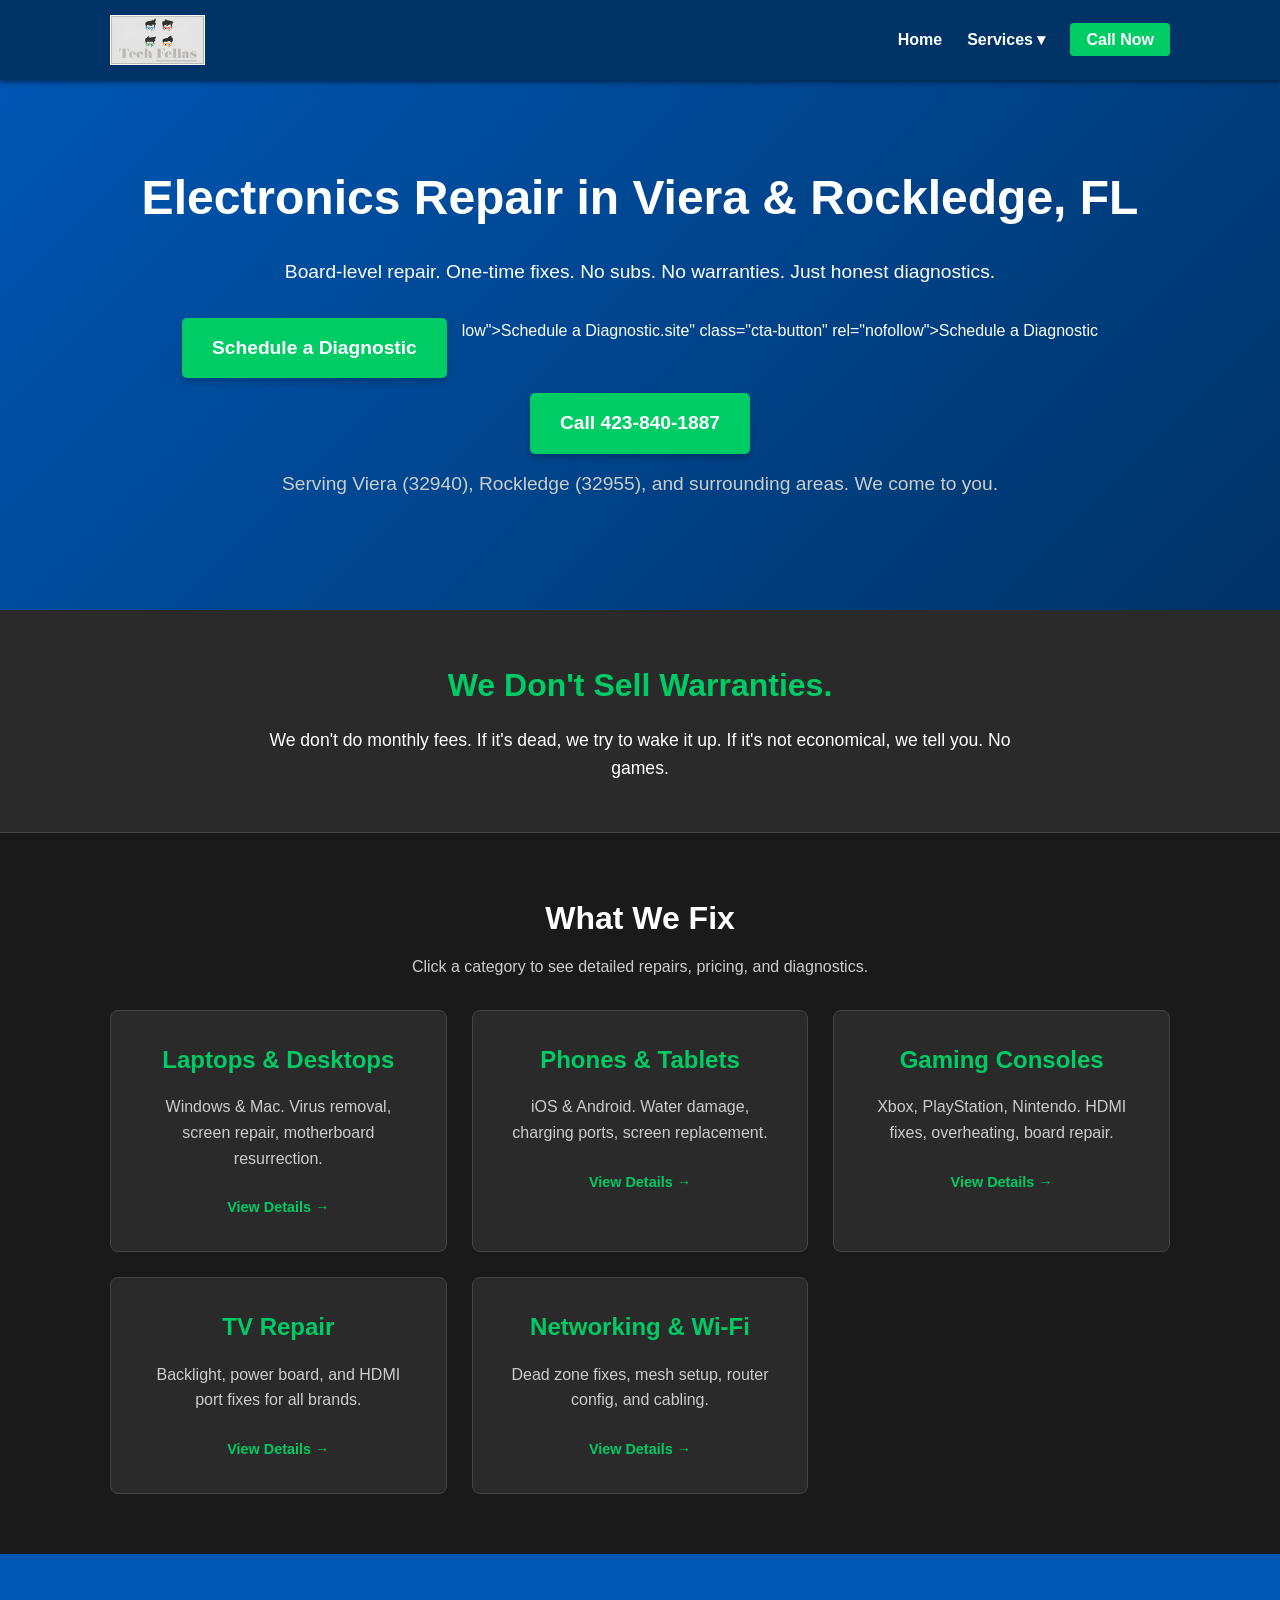
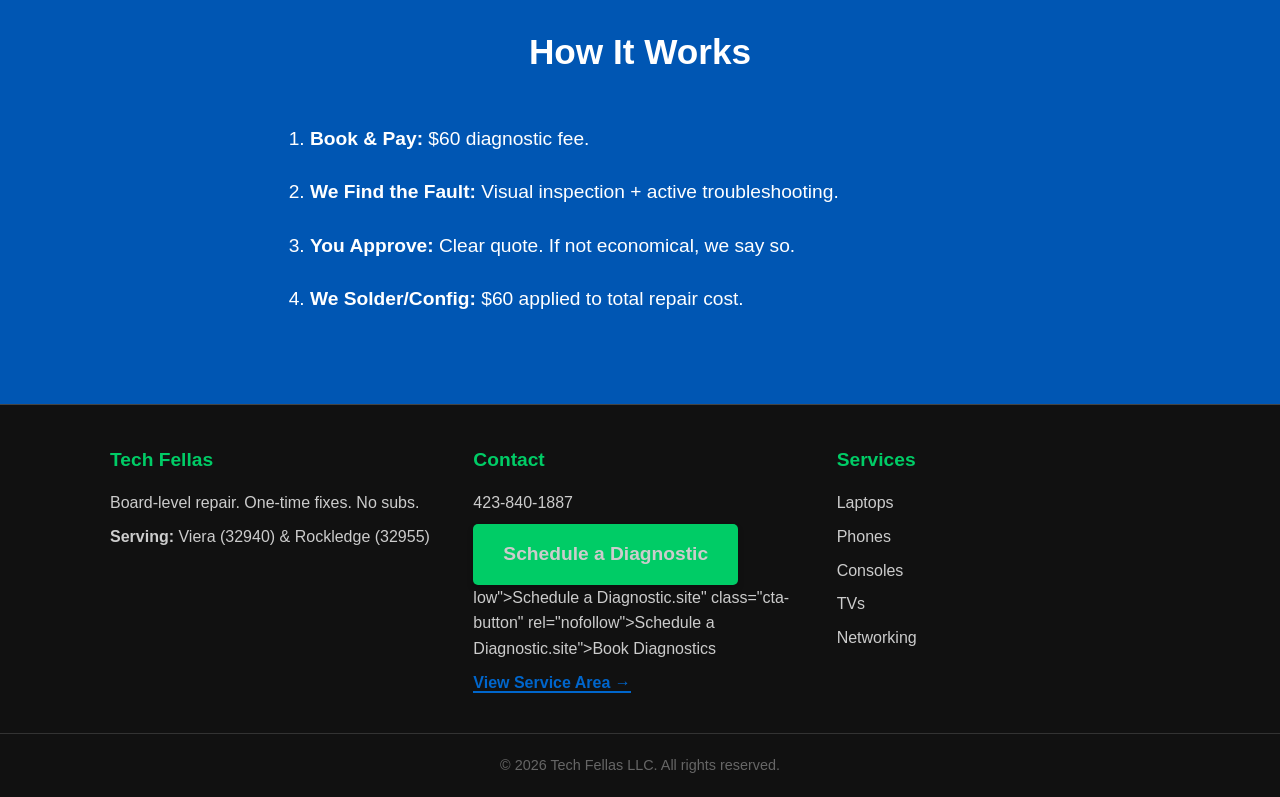
==== index.html @ 1559b92b "broke hero and footer cta's due to incorrect code wrapping" ====
<!DOCTYPE html>
<html lang="en">
<head>
  <meta charset="UTF-8">
  <meta name="viewport" content="width=device-width, initial-scale=1.0">
  <title>Tech Fellas | Electronics Repair in Viera & Rockledge, FL (32940/32955)</title>
  
  <!-- SEO Meta Tags: Optimized for Local Keywords -->
  <meta name="description" content="Expert board-level repair for Laptops, Phones, Consoles, and TVs in Viera, Rockledge, and Melbourne, FL. Serving 32940 & 32955. Call 423-840-1887 for diagnostics.">
  <meta name="keywords" content="electronics repair Viera FL, laptop repair Rockledge, TV repair 32940, phone repair 32955, console repair Viera West, Tech Fellas, board level repair">
  <meta name="author" content="Tech Fellas">
  <meta name="robots" content="index, follow, max-image-preview:large, max-snippet:-1, max-video-preview:-1">

  <!-- Canonical URL: STRICTLY techfellas.org -->
  <link rel="canonical" href="https://techfellas.org" />

  <!-- Open Graph: Unified Domain -->
  <meta property="og:title" content="Tech Fellas | We Speak Circuit Board - Viera & Rockledge">
  <meta property="og:description" content="Board-level repair, TV fixes, and Networking solutions. One-time fixes. No subs. Serving 32940 & 32955.">
  <meta property="og:type" content="website">
  <meta property="og:url" content="https://techfellas.org">
  <meta property="og:image" content="https://techfellas.org/assets/techfellas-banner.jpg">
  <meta property="og:locale" content="en_US">

  <!-- JSON-LD Schema: Local Business (Expanded AreaServed) -->
  <script type="application/ld+json">
  {
    "@context": "https://schema.org",
    "@type": "LocalBusiness",
    "name": "Tech Fellas",
    "image": "https://techfellas.org/assets/techfellas-banner.jpg",
    "telephone": "423-840-1887",
    "url": "https://techfellas.org",
    "priceRange": "$$",
    "description": "Board-level electronics repair, virus removal, and diagnostics for Laptops, Phones, Consoles, TVs, and Networking. Serving Viera, Rockledge, and surrounding areas.",
    "areaServed": [
      { "@type": "City", "name": "Viera", "addressRegion": "FL" },
      { "@type": "City", "name": "Viera West", "addressRegion": "FL" },
      { "@type": "City", "name": "Viera East", "addressRegion": "FL" },
      { "@type": "City", "name": "Rockledge", "addressRegion": "FL" },
      { "@type": "City", "name": "Melbourne", "addressRegion": "FL" },
      { "@type": "City", "name": "Palm Bay", "addressRegion": "FL" },
      { "@type": "PostalCode", "postalCode": "32940" },
      { "@type": "PostalCode", "postalCode": "32955" }
    ],
    "address": {
      "@type": "PostalAddress",
      "addressLocality": "Viera",
      "addressRegion": "FL",
      "postalCode": "32940",
      "addressCountry": "US"
    },
    "openingHoursSpecification": [
      {
        "@type": "OpeningHoursSpecification",
        "dayOfWeek": ["Monday", "Tuesday", "Wednesday", "Thursday", "Friday", "Saturday"],
        "opens": "09:00",
        "closes": "18:00"
      }
    ],
    "sameAs": [
      "https://www.facebook.com/techfellasllc", 
      "https://www.instagram.com/techfellasllc"
    ],
    "hasOfferCatalog": {
      "@type": "OfferCatalog",
      "name": "Repair & Networking Services",
      "itemListElement": [
        { "@type": "Offer", "itemOffered": { "@type": "Service", "name": "Laptop Repair" } },
        { "@type": "Offer", "itemOffered": { "@type": "Service", "name": "Phone Repair" } },
        { "@type": "Offer", "itemOffered": { "@type": "Service", "name": "Console Repair" } },
        { "@type": "Offer", "itemOffered": { "@type": "Service", "name": "TV Repair" } },
        { "@type": "Offer", "itemOffered": { "@type": "Service", "name": "Networking Solutions" } }
      ]
    }
  }
  </script>

  <link rel="stylesheet" href="style.css">
</head>
<body>

  <!-- GLOBAL HEADER -->
  <header class="global-header">
    <div class="container header-container">
      <div class="logo-area">
        <a href="index.html">
          <img src="assets/techfellas-banner.jpg" alt="Tech Fellas LLC Logo" class="site-logo">
        </a>
      </div>
      <nav class="main-nav">
        <ul>
          <li><a href="index.html">Home</a></li>
          <li class="dropdown">
            <a href="laptops.html">Services ▾</a>
            <div class="dropdown-content">
              <a href="laptops.html">Laptops & Desktops</a>
              <a href="phones.html">Phones & Tablets</a>
              <a href="consoles.html">Consoles</a>
              <a href="tvs.html">TV Repair</a>
              <a href="networking.html">Networking</a>
            </div>
          </li>
          <li><a href="tel:4238401887" class="nav-cta" style="background-color: #00cc66;">Call Now</a></li>
        </ul>
      </nav>
      <div class="mobile-toggle" onclick="document.querySelector('.main-nav').classList.toggle('active')">☰</div>
    </div>
  </header>

  <!-- HERO SECTION: Optimized for Local Keywords & Mobile CTA -->
  <header class="hero">
    <div class="container">
      <h1>Electronics Repair in Viera & Rockledge, FL</h1>
      <p>Board-level repair. One-time fixes. No subs. No warranties. Just honest diagnostics.</p>
      
      <!-- Desktop: Booking Link | Mobile: Call Button (via CSS logic below) -->
      <div class="hero-cta-group" style="display: flex; gap: 15px; justify-content: center; flex-wrap: wrap;">
        <a href="http://techfellasllc.square.site" class="cta-button" rel="nofollow">Schedule a Diagnostic</a>low">Schedule a Diagnostic</a>.site" class="cta-button" rel="nofollow">Schedule a Diagnostic</a>
        <a href="tel:4238401887" class="cta-button cta-call">Call 423-840-1887</a>
      </div>
      
      <p class="sub-cta">Serving Viera (32940), Rockledge (32955), and surrounding areas. We come to you.</p>
    </div>
  </header>

  <!-- FILTER / VALUE PROP SECTION -->
  <section class="filter">
    <div class="container">
      <h2>We Don't Sell Warranties.</h2>
      <p>We don't do monthly fees. If it's dead, we try to wake it up. If it's not economical, we tell you. No games.</p>
    </div>
  </section>

  <!-- SERVICES GRID SECTION -->
  <section class="services">
    <div class="container">
      <h2>What We Fix</h2>
      <p class="services-intro">Click a category to see detailed repairs, pricing, and diagnostics.</p>
      <div class="service-grid">
        <a href="laptops.html" class="service-card-link">
          <div class="service-card">
            <h3>Laptops & Desktops</h3>
            <p>Windows & Mac. Virus removal, screen repair, motherboard resurrection.</p>
            <span class="read-more">View Details &rarr;</span>
          </div>
        </a>
        <a href="phones.html" class="service-card-link">
          <div class="service-card">
            <h3>Phones & Tablets</h3>
            <p>iOS & Android. Water damage, charging ports, screen replacement.</p>
            <span class="read-more">View Details &rarr;</span>
          </div>
        </a>
        <a href="consoles.html" class="service-card-link">
          <div class="service-card">
            <h3>Gaming Consoles</h3>
            <p>Xbox, PlayStation, Nintendo. HDMI fixes, overheating, board repair.</p>
            <span class="read-more">View Details &rarr;</span>
          </div>
        </a>
        <a href="tvs.html" class="service-card-link">
          <div class="service-card">
            <h3>TV Repair</h3>
            <p>Backlight, power board, and HDMI port fixes for all brands.</p>
            <span class="read-more">View Details &rarr;</span>
          </div>
        </a>
        <a href="networking.html" class="service-card-link">
          <div class="service-card">
            <h3>Networking & Wi-Fi</h3>
            <p>Dead zone fixes, mesh setup, router config, and cabling.</p>
            <span class="read-more">View Details &rarr;</span>
          </div>
        </a>
      </div>
    </div>
  </section>

  <!-- PROCESS SECTION -->
  <section class="process">
    <div class="container">
      <h2>How It Works</h2>
      <ol>
        <li><strong>Book & Pay:</strong> $60 diagnostic fee.</li>
        <li><strong>We Find the Fault:</strong> Visual inspection + active troubleshooting.</li>
        <li><strong>You Approve:</strong> Clear quote. If not economical, we say so.</li>
        <li><strong>We Solder/Config:</strong> $60 applied to total repair cost.</li>
      </ol>
    </div>
  </section>

  <!-- GLOBAL FOOTER -->
  <footer class="global-footer">
    <div class="container footer-content">
      <div class="footer-col">
        <h3>Tech Fellas</h3>
        <p>Board-level repair. One-time fixes. No subs.</p>
        <p><strong>Serving:</strong> Viera (32940) & Rockledge (32955)</p>
      </div>
      <div class="footer-col">
        <h3>Contact</h3>
        <p><a href="tel:4238401887">423-840-1887</a></p>
        <p><a href="http://techfellasllc.<a href="http://techfellasllc.square.site" class="cta-button" rel="nofollow">Schedule a Diagnostic</a>low">Schedule a Diagnostic</a>.site" class="cta-button" rel="nofollow">Schedule a Diagnostic</a>.site">Book Diagnostics</a></p>
        <p><a href="https://www.google.com/maps/place/Tech+Fellas/@28.2514976,-80.7000000,12z/data=!3m1!4b1!4m5!3m4!1s0x8bef6e1e4cfb181%3A0x26382ed27a601002!8m2!3d28.2514976!4d-80.7000000" target="_blank" rel="noopener" style="font-weight: bold; color: #0066cc; text-decoration: none; border-bottom: 2px solid #0066cc;">View Service Area &rarr;</a></p>
      </div>
      <div class="footer-col">
        <h3>Services</h3>
        <ul class="footer-links">
          <li><a href="laptops.html">Laptops</a></li>
          <li><a href="phones.html">Phones</a></li>
          <li><a href="consoles.html">Consoles</a></li>
          <li><a href="tvs.html">TVs</a></li>
          <li><a href="networking.html">Networking</a></li>
        </ul>
      </div>
    </div>
    <div class="copyright-bar">
      <p>&copy; 2026 Tech Fellas LLC. All rights reserved.</p>
    </div>
  </footer>

</body>
</html>
---- style.css ----
/* --- GLOBAL RESET & VARIABLES --- */
* { margin: 0; padding: 0; box-sizing: border-box; }

:root {
  --primary-blue: #0056b3;
  --dark-blue: #003366;
  --accent-green: #00cc66;
  --accent-green-hover: #00994d;
  --bg-dark: #1a1a1a;
  --bg-card: #2a2a2a;
  --text-white: #ffffff;
  --text-gray: #cccccc;
  --border-color: #444;
}

body {
  font-family: 'Segoe UI', Tahoma, Geneva, Verdana, sans-serif;
  line-height: 1.6;
  color: var(--text-white);
  background-color: var(--bg-dark);
}

.container {
  max-width: 1100px;
  margin: 0 auto;
  padding: 0 20px;
}

a { text-decoration: none; color: inherit; transition: color 0.3s; }

/* --- GLOBAL HEADER (NEW) --- */
.global-header {
  background-color: var(--dark-blue);
  padding: 15px 0;
  position: sticky;
  top: 0;
  z-index: 1000;
  box-shadow: 0 2px 5px rgba(0,0,0,0.5);
}

.header-container {
  display: flex;
  justify-content: space-between;
  align-items: center;
}

.logo-area img {
  height: 50px; /* Adjust based on your banner aspect ratio */
  width: auto;
}

.main-nav ul {
  list-style: none;
  display: flex;
  align-items: center;
  gap: 25px;
}

.main-nav a {
  color: var(--text-white);
  font-weight: 600;
  font-size: 1rem;
}

.main-nav a:hover {
  color: var(--accent-green);
}

/* Dropdown Logic */
.dropdown {
  position: relative;
}

.dropdown-content {
  display: none;
  position: absolute;
  top: 100%;
  left: 0;
  background-color: var(--bg-card);
  min-width: 200px;
  box-shadow: 0 8px 16px rgba(0,0,0,0.3);
  border: 1px solid var(--border-color);
  border-radius: 4px;
  z-index: 1001;
}

.dropdown-content a {
  color: var(--text-white);
  padding: 12px 16px;
  text-decoration: none;
  display: block;
  font-size: 0.95rem;
  border-bottom: 1px solid var(--border-color);
}

.dropdown-content a:last-child {
  border-bottom: none;
}

.dropdown-content a:hover {
  background-color: var(--primary-blue);
}

.dropdown:hover .dropdown-content {
  display: block;
}

/* CTA Button in Nav */
.nav-cta {
  background-color: var(--accent-green);
  padding: 8px 16px;
  border-radius: 4px;
  color: var(--text-white) !important;
  font-weight: bold;
}

.nav-cta:hover {
  background-color: var(--accent-green-hover);
}

/* Mobile Toggle */
.mobile-toggle {
  display: none;
  font-size: 1.8rem;
  cursor: pointer;
  color: var(--accent-green);
}

/* --- GLOBAL FOOTER (NEW) --- */
.global-footer {
  background-color: #111;
  border-top: 1px solid var(--border-color);
  padding: 40px 0 0;
}

.footer-content {
  display: grid;
  grid-template-columns: repeat(auto-fit, minmax(250px, 1fr));
  gap: 30px;
  margin-bottom: 30px;
}

.footer-col h3 {
  color: var(--accent-green);
  margin-bottom: 15px;
  font-size: 1.2rem;
}

.footer-col p {
  color: var(--text-gray);
  margin-bottom: 8px;
}

.footer-col a {
  color: var(--text-gray);
}

.footer-col a:hover {
  color: var(--accent-green);
}

.footer-links {
  list-style: none;
}

.footer-links li {
  margin-bottom: 8px;
}

.copyright-bar {
  text-align: center;
  border-top: 1px solid #333;
  padding: 20px 0;
  color: #666;
  font-size: 0.9rem;
}

/* --- RESPONSIVE HEADER (Mobile) --- */
@media (max-width: 768px) {
  .mobile-toggle {
    display: block;
  }

  .main-nav {
    display: none; /* Hidden by default on mobile */
    position: absolute;
    top: 100%;
    left: 0;
    width: 100%;
    background-color: var(--dark-blue);
    flex-direction: column;
    padding: 20px 0;
    box-shadow: 0 4px 6px rgba(0,0,0,0.3);
  }

  .main-nav.active {
    display: flex;
  }

  .main-nav ul {
    flex-direction: column;
    width: 100%;
    padding: 0;
    gap: 0;
  }

  .main-nav ul li {
    width: 100%;
    text-align: center;
  }

  .main-nav ul li a {
    display: block;
    padding: 15px;
    border-bottom: 1px solid rgba(255,255,255,0.1);
  }

  .dropdown-content {
    position: static;
    display: none; /* Hidden until parent clicked? Or keep hover? Let's keep hover for simplicity or toggle via JS if needed. For now, hover works on desktop, mobile needs tap. */
    box-shadow: none;
    background-color: #002244;
    border: none;
  }
  
  .dropdown:hover .dropdown-content {
    display: block;
  }
  
  /* Optional: Make dropdown clickable on mobile if needed, but hover is usually fine for simple menus */
}

/* --- HERO SECTION (Home Page) --- */
.hero {
  background: linear-gradient(135deg, var(--primary-blue) 0%, var(--dark-blue) 100%);
  padding: 80px 0;
  text-align: center;
}

.hero h1 { font-size: 3rem; margin-bottom: 20px; font-weight: 700; }
.hero p { font-size: 1.2rem; margin-bottom: 30px; }

.site-logo {
  height: 60px; /* Adjust for banner aspect ratio */
  width: auto;
  display: block;
}

/* --- CTA BUTTONS (Global) --- */
.cta-button {
  display: inline-block;
  background-color: var(--accent-green);
  color: var(--text-white);
  padding: 15px 30px;
  font-size: 1.2rem;
  font-weight: bold;
  border-radius: 5px;
  transition: background-color 0.3s, transform 0.2s;
  box-shadow: 0 4px 6px rgba(0,0,0,0.2);
  text-decoration: none;
}

.cta-button:hover {
  background-color: var(--accent-green-hover);
  transform: translateY(-2px);
}

.sub-cta { font-size: 0.9rem; margin-top: 15px; color: var(--text-gray); }

/* --- FILTER SECTION --- */
.filter {
  background-color: var(--bg-card);
  padding: 50px 0;
  text-align: center;
  border-bottom: 1px solid var(--border-color);
}

.filter h2 { font-size: 2rem; margin-bottom: 15px; color: var(--accent-green); }
.filter p { max-width: 800px; margin: 0 auto; font-size: 1.1rem; }

/* --- SERVICES GRID (Home Page) --- */
.services { padding: 60px 0; }
.services h2 { text-align: center; font-size: 2rem; margin-bottom: 10px; }
.services-intro { text-align: center; margin-bottom: 30px; color: var(--text-gray); }

.service-grid {
  display: grid;
  grid-template-columns: repeat(auto-fit, minmax(280px, 1fr));
  gap: 25px;
}

.service-card-link {
  text-decoration: none;
  color: inherit;
  display: block;
}

.service-card {
  background-color: var(--bg-card);
  padding: 30px;
  border-radius: 8px;
  text-align: center;
  border: 1px solid var(--border-color);
  transition: transform 0.3s, border-color 0.3s, box-shadow 0.3s;
  height: 100%;
}

.service-card:hover {
  transform: translateY(-5px);
  border-color: var(--accent-green);
  box-shadow: 0 10px 20px rgba(0, 0, 0, 0.3);
}

.service-card h3 { color: var(--accent-green); margin-bottom: 15px; font-size: 1.5rem; }
.service-card p { font-size: 1rem; margin-bottom: 15px; color: var(--text-gray); }

.read-more {
  display: inline-block;
  margin-top: 10px;
  color: var(--accent-green);
  font-weight: bold;
  font-size: 0.9rem;
  border-bottom: 2px solid transparent;
  transition: border-color 0.3s;
}

.service-card:hover .read-more { border-bottom-color: var(--accent-green); }

/* --- DETAIL PAGES (Specific Content) --- */
.detail-header {
  background: linear-gradient(135deg, var(--primary-blue) 0%, var(--dark-blue) 100%);
  padding: 60px 0;
  text-align: center;
}

.detail-header h1 { font-size: 2.5rem; margin-bottom: 10px; }
.detail-header p { font-size: 1.1rem; color: var(--text-gray); }

.back-link {
  display: inline-block;
  margin-bottom: 20px;
  color: var(--accent-green);
  font-weight: bold;
}

.content-block { padding: 40px 0; }
.content-block h2 { font-size: 1.8rem; margin-bottom: 20px; color: var(--primary-blue); }
.content-block ul { list-style: none; margin-bottom: 30px; }
.content-block li {
  margin-bottom: 10px;
  padding-left: 20px;
  position: relative;
}

.content-block li::before {
  content: "•";
  color: var(--accent-green);
  font-weight: bold;
  position: absolute;
  left: 0;
  font-size: 1.2rem;
}

.price-box {
  background-color: var(--bg-card);
  padding: 20px;
  border-radius: 8px;
  border: 1px solid var(--accent-green);
  text-align: center;
  margin: 30px 0;
}

.price-box h3 { color: var(--accent-green); margin-bottom: 10px; }
.price-box p { font-size: 1.1rem; }

/* --- PROCESS SECTION --- */
.process {
  background-color: var(--primary-blue);
  padding: 70px 0;
  text-align: center;
}

.process h2 { margin-bottom: 40px; font-size: 2.2rem; }
.process ol {
  max-width: 700px;
  margin: 0 auto;
  font-size: 1.2rem;
  line-height: 2;
  text-align: left;
  list-style: decimal;
  padding-left: 20px;
}
.process li { margin-bottom: 15px; font-weight: 500; }

/* --- MOBILE ADJUSTMENTS (Final Polish) --- */
@media (max-width: 768px) {
  .hero h1 { font-size: 2.2rem; }
  .hero p { font-size: 1rem; }
  .cta-button { font-size: 1rem; padding: 12px 25px; }
  
  .service-grid { grid-template-columns: 1fr; }
  
  .detail-header h1 { font-size: 2rem; }
  
  /* Ensure dropdown works on mobile tap if needed, though hover is usually fine */
  .dropdown-content {
    position: static;
    display: block; /* Always show on mobile if parent is clicked? Or keep hidden? */
    background-color: #002244;
    border: none;
    box-shadow: none;
    margin-top: 10px;
  }
  
  .dropdown:hover .dropdown-content {
    display: block;
  }
}
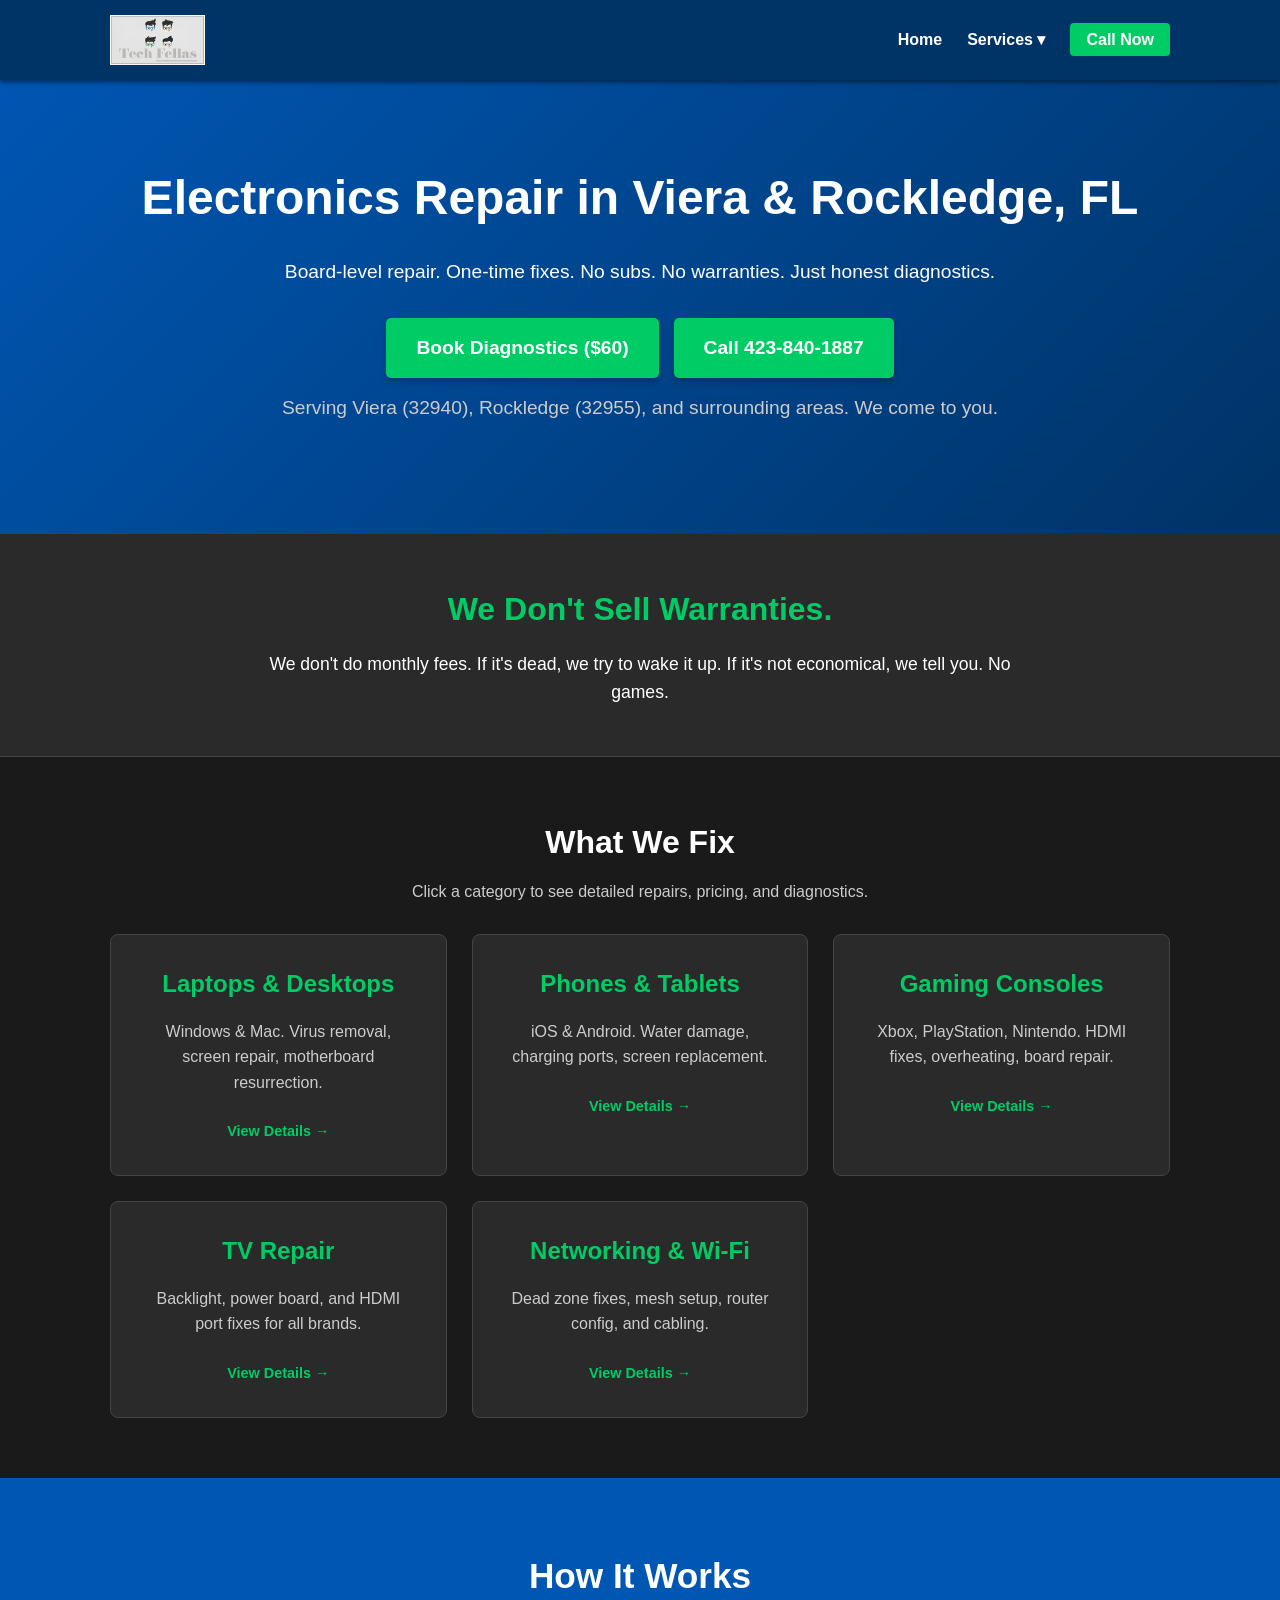
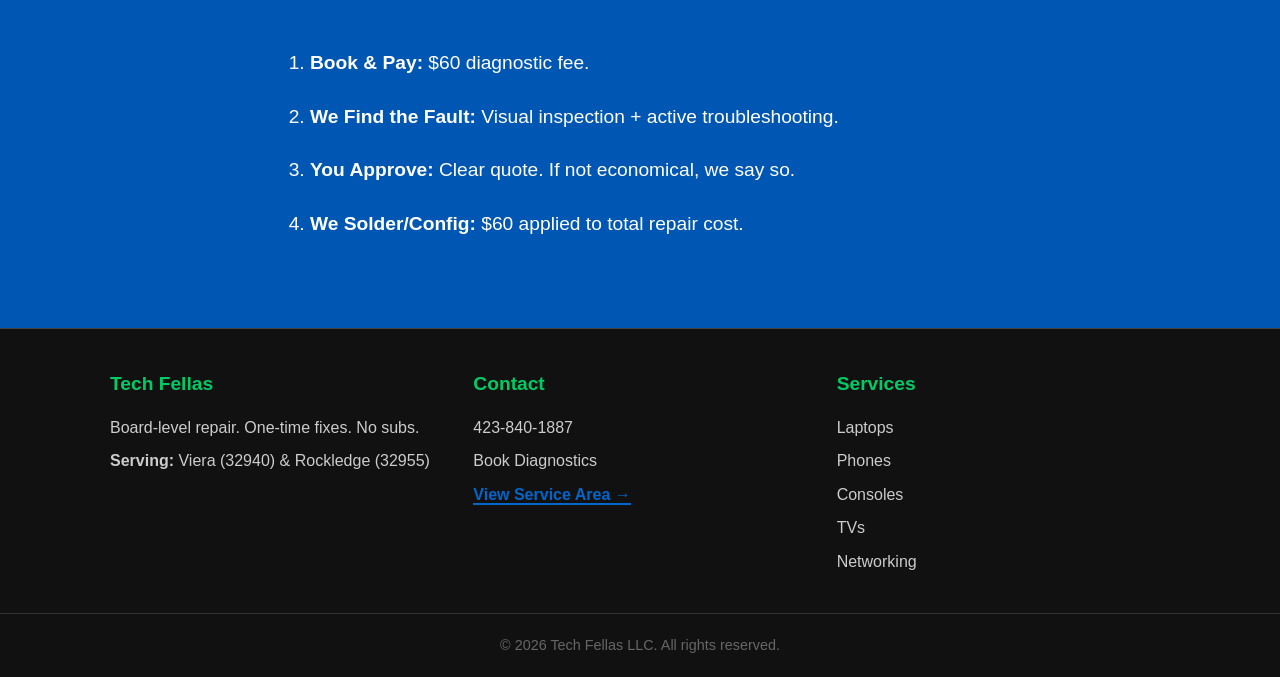
==== commit ad84e8d2: "fixed the fix for the cta wrappers in hero and footer" ====
--- a/index.html
+++ b/index.html
@@ -116,7 +116,7 @@
       
       <!-- Desktop: Booking Link | Mobile: Call Button (via CSS logic below) -->
       <div class="hero-cta-group" style="display: flex; gap: 15px; justify-content: center; flex-wrap: wrap;">
-        <a href="http://techfellasllc.square.site" class="cta-button" rel="nofollow">Schedule a Diagnostic</a>low">Schedule a Diagnostic</a>.site" class="cta-button" rel="nofollow">Schedule a Diagnostic</a>
+        <a href="http://techfellasllc.square.site" class="cta-button">Book Diagnostics ($60)</a>
         <a href="tel:4238401887" class="cta-button cta-call">Call 423-840-1887</a>
       </div>
       
@@ -201,7 +201,7 @@
       <div class="footer-col">
         <h3>Contact</h3>
         <p><a href="tel:4238401887">423-840-1887</a></p>
-        <p><a href="http://techfellasllc.<a href="http://techfellasllc.square.site" class="cta-button" rel="nofollow">Schedule a Diagnostic</a>low">Schedule a Diagnostic</a>.site" class="cta-button" rel="nofollow">Schedule a Diagnostic</a>.site">Book Diagnostics</a></p>
+        <p><a href="http://techfellasllc.square.site">Book Diagnostics</a></p>
         <p><a href="https://www.google.com/maps/place/Tech+Fellas/@28.2514976,-80.7000000,12z/data=!3m1!4b1!4m5!3m4!1s0x8bef6e1e4cfb181%3A0x26382ed27a601002!8m2!3d28.2514976!4d-80.7000000" target="_blank" rel="noopener" style="font-weight: bold; color: #0066cc; text-decoration: none; border-bottom: 2px solid #0066cc;">View Service Area &rarr;</a></p>
       </div>
       <div class="footer-col">
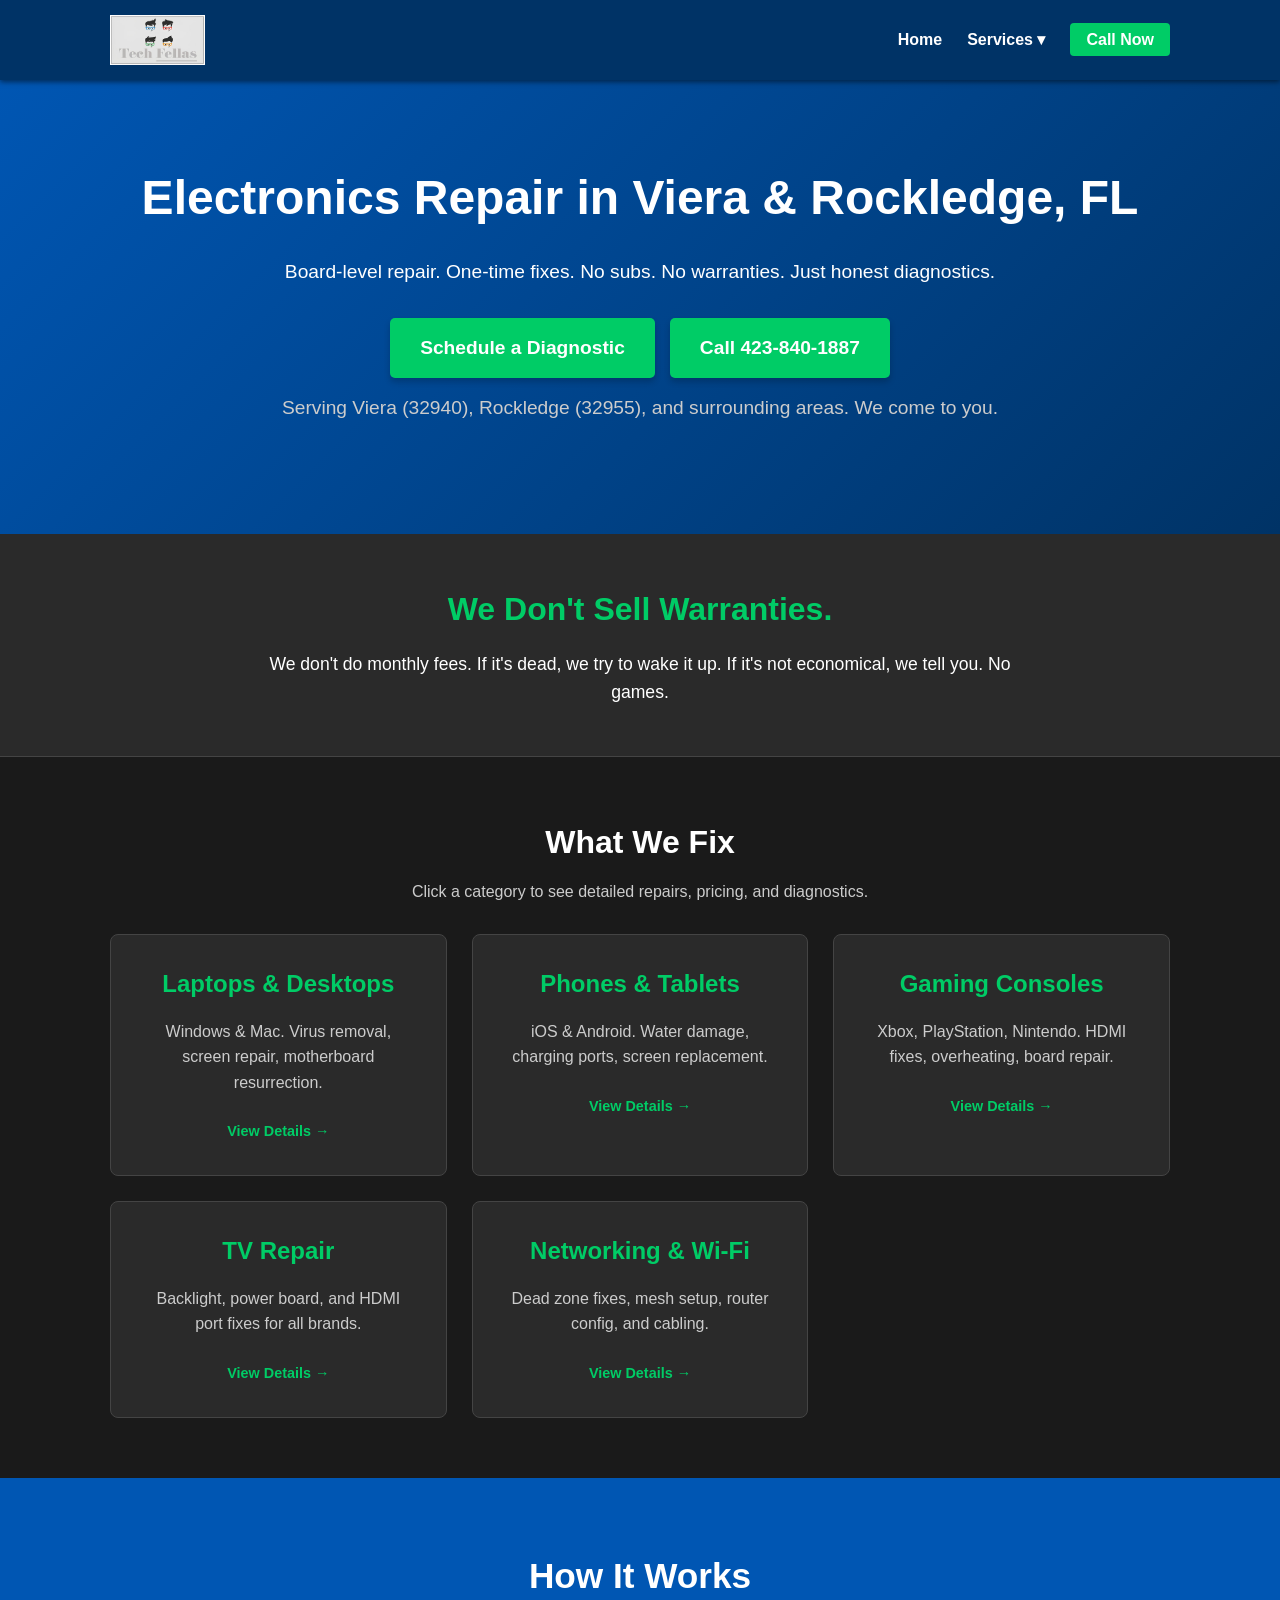
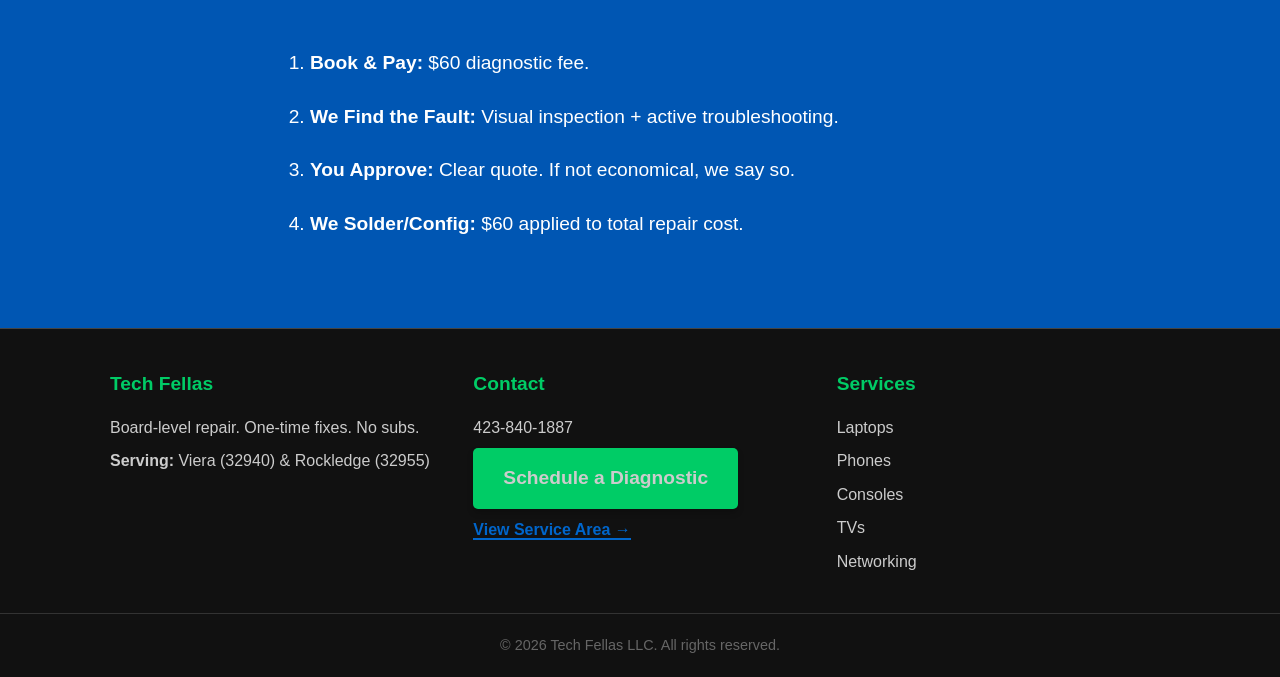
==== commit 8c0b34dd: "fixed the fix for the cta wrappers in hero and footer" ====
--- a/index.html
+++ b/index.html
@@ -116,7 +116,7 @@
       
       <!-- Desktop: Booking Link | Mobile: Call Button (via CSS logic below) -->
       <div class="hero-cta-group" style="display: flex; gap: 15px; justify-content: center; flex-wrap: wrap;">
-        <a href="http://techfellasllc.square.site" class="cta-button">Book Diagnostics ($60)</a>
+        <a href="http://techfellasllc..site" class="cta-button" rel="nofollow">Schedule a Diagnostic</a>
         <a href="tel:4238401887" class="cta-button cta-call">Call 423-840-1887</a>
       </div>
       
@@ -201,7 +201,7 @@
       <div class="footer-col">
         <h3>Contact</h3>
         <p><a href="tel:4238401887">423-840-1887</a></p>
-        <p><a href="http://techfellasllc.square.site">Book Diagnostics</a></p>
+        <p><a href="http://techfellasllc..site" class="cta-button" rel="nofollow">Schedule a Diagnostic</a></p>
         <p><a href="https://www.google.com/maps/place/Tech+Fellas/@28.2514976,-80.7000000,12z/data=!3m1!4b1!4m5!3m4!1s0x8bef6e1e4cfb181%3A0x26382ed27a601002!8m2!3d28.2514976!4d-80.7000000" target="_blank" rel="noopener" style="font-weight: bold; color: #0066cc; text-decoration: none; border-bottom: 2px solid #0066cc;">View Service Area &rarr;</a></p>
       </div>
       <div class="footer-col">
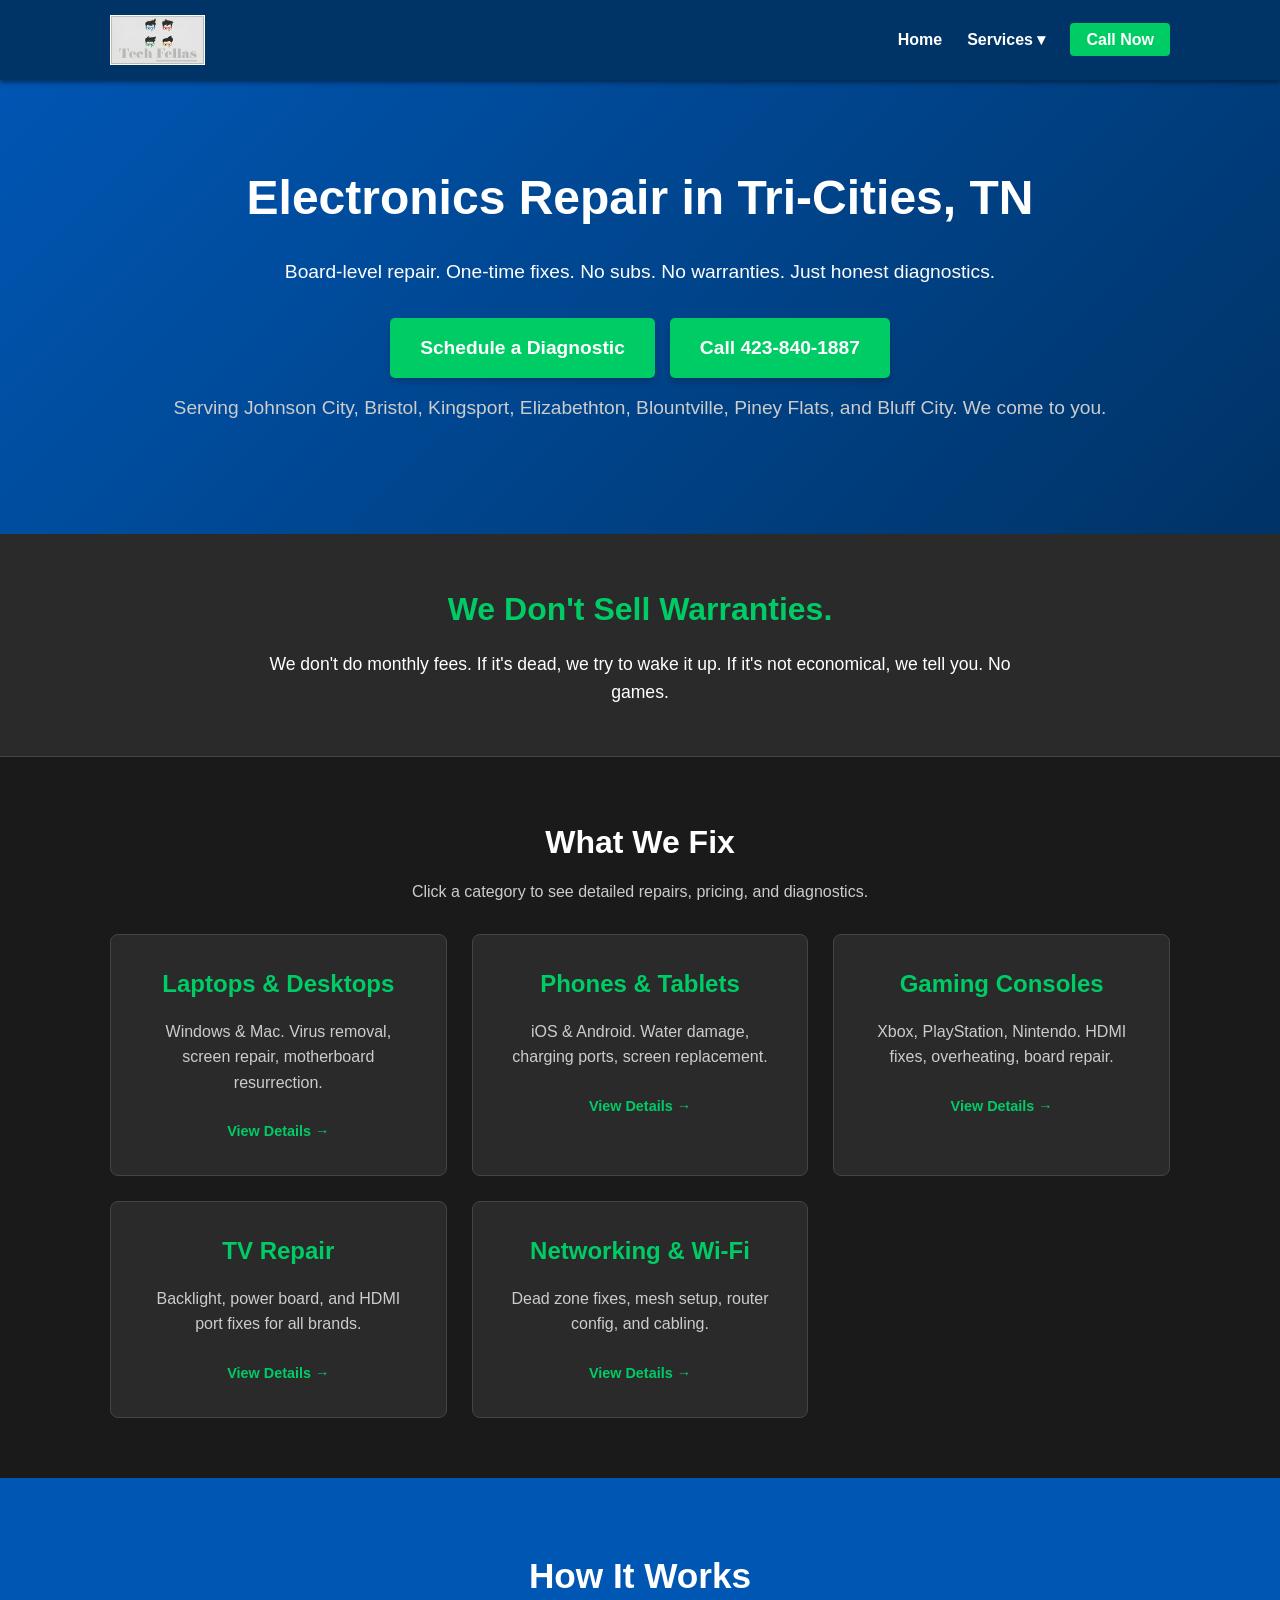
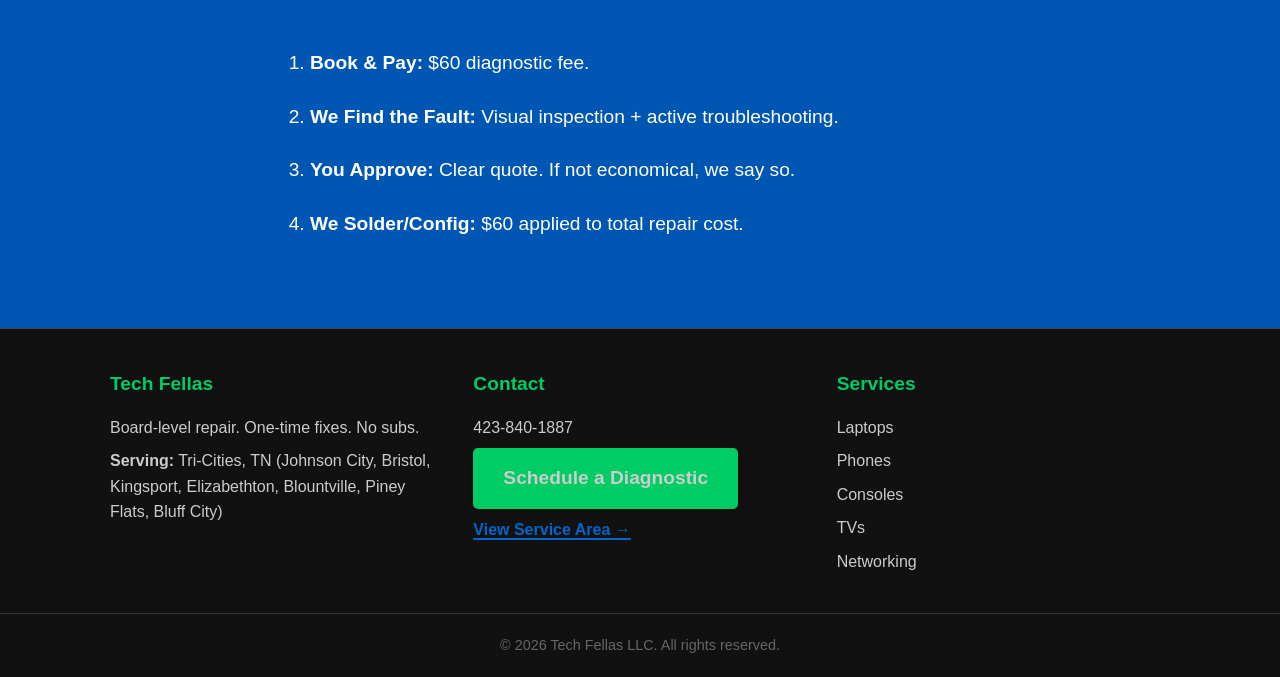
==== commit cde63279: "passed through and changed schema and service areas to TN" ====
--- a/index.html
+++ b/index.html
@@ -3,11 +3,11 @@
 <head>
   <meta charset="UTF-8">
   <meta name="viewport" content="width=device-width, initial-scale=1.0">
-  <title>Tech Fellas | Electronics Repair in Viera & Rockledge, FL (32940/32955)</title>
+  <title>Tech Fellas | Electronics Repair in Tri-Cities, TN (Johnson City, Bristol, Kingsport)</title>
   
   <!-- SEO Meta Tags: Optimized for Local Keywords -->
-  <meta name="description" content="Expert board-level repair for Laptops, Phones, Consoles, and TVs in Viera, Rockledge, and Melbourne, FL. Serving 32940 & 32955. Call 423-840-1887 for diagnostics.">
-  <meta name="keywords" content="electronics repair Viera FL, laptop repair Rockledge, TV repair 32940, phone repair 32955, console repair Viera West, Tech Fellas, board level repair">
+  <meta name="description" content="Expert board-level repair for Laptops, Phones, Consoles, and TVs in the Tri-Cities, TN area. Serving Johnson City, Bristol, Kingsport, Elizabethton, Blountville, Piney Flats, and Bluff City. Call 423-840-1887 for diagnostics.">
+  <meta name="keywords" content="electronics repair Tri-Cities TN, laptop repair Johnson City, TV repair Bristol, phone repair Kingsport, console repair Elizabethton, Tech Fellas, board level repair, ECU repair TN">
   <meta name="author" content="Tech Fellas">
   <meta name="robots" content="index, follow, max-image-preview:large, max-snippet:-1, max-video-preview:-1">
 
@@ -15,8 +15,8 @@
   <link rel="canonical" href="https://techfellas.org" />
 
   <!-- Open Graph: Unified Domain -->
-  <meta property="og:title" content="Tech Fellas | We Speak Circuit Board - Viera & Rockledge">
-  <meta property="og:description" content="Board-level repair, TV fixes, and Networking solutions. One-time fixes. No subs. Serving 32940 & 32955.">
+  <meta property="og:title" content="Tech Fellas | We Speak Circuit Board - Tri-Cities, TN">
+  <meta property="og:description" content="Board-level repair, TV fixes, and Networking solutions. One-time fixes. No subs. Serving Johnson City, Bristol, Kingsport, and surrounding areas.">
   <meta property="og:type" content="website">
   <meta property="og:url" content="https://techfellas.org">
   <meta property="og:image" content="https://techfellas.org/assets/techfellas-banner.jpg">
@@ -24,57 +24,140 @@
 
   <!-- JSON-LD Schema: Local Business (Expanded AreaServed) -->
   <script type="application/ld+json">
-  {
-    "@context": "https://schema.org",
-    "@type": "LocalBusiness",
-    "name": "Tech Fellas",
-    "image": "https://techfellas.org/assets/techfellas-banner.jpg",
-    "telephone": "423-840-1887",
-    "url": "https://techfellas.org",
-    "priceRange": "$$",
-    "description": "Board-level electronics repair, virus removal, and diagnostics for Laptops, Phones, Consoles, TVs, and Networking. Serving Viera, Rockledge, and surrounding areas.",
-    "areaServed": [
-      { "@type": "City", "name": "Viera", "addressRegion": "FL" },
-      { "@type": "City", "name": "Viera West", "addressRegion": "FL" },
-      { "@type": "City", "name": "Viera East", "addressRegion": "FL" },
-      { "@type": "City", "name": "Rockledge", "addressRegion": "FL" },
-      { "@type": "City", "name": "Melbourne", "addressRegion": "FL" },
-      { "@type": "City", "name": "Palm Bay", "addressRegion": "FL" },
-      { "@type": "PostalCode", "postalCode": "32940" },
-      { "@type": "PostalCode", "postalCode": "32955" }
-    ],
-    "address": {
-      "@type": "PostalAddress",
-      "addressLocality": "Viera",
-      "addressRegion": "FL",
-      "postalCode": "32940",
-      "addressCountry": "US"
+{
+  "@context": "https://schema.org",
+  "@type": "LocalBusiness",
+  "name": "Tech Fellas",
+  "legalName": "Tech Fellas LLC",
+  "image": "https://techfellas.org/assets/techfellas-banner.jpg",
+  "telephone": "+1-423-840-1887",
+  "url": "https://techfellas.org",
+  "description": "Expert board-level electronics repair for TVs, laptops, phones, consoles, appliances, ECUs, marine controllers, and smart home networking in the Tri-Cities, TN area. Service calls available.",
+  "openingHoursSpecification": [
+    {
+      "@type": "OpeningHoursSpecification",
+      "dayOfWeek": ["Monday", "Tuesday", "Wednesday", "Thursday", "Friday"],
+      "opens": "10:00",
+      "closes": "18:00"
     },
-    "openingHoursSpecification": [
-      {
-        "@type": "OpeningHoursSpecification",
-        "dayOfWeek": ["Monday", "Tuesday", "Wednesday", "Thursday", "Friday", "Saturday"],
-        "opens": "09:00",
-        "closes": "18:00"
+    {
+      "@type": "OpeningHoursSpecification",
+      "dayOfWeek": "Saturday",
+      "opens": "09:00",
+      "closes": "15:00"
+    }
+  ],
+  "areaServed": [
+    { "@type": "City", "name": "Johnson City", "addressRegion": "TN" },
+    { "@type": "City", "name": "Bristol", "addressRegion": "TN" },
+    { "@type": "City", "name": "Kingsport", "addressRegion": "TN" },
+    { "@type": "City", "name": "Elizabethton", "addressRegion": "TN" },
+    { "@type": "City", "name": "Blountville", "addressRegion": "TN" },
+    { "@type": "City", "name": "Piney Flats", "addressRegion": "TN" },
+    { "@type": "City", "name": "Bluff City", "addressRegion": "TN" },
+    { "@type": "PostalCode", "postalCode": "37601" },
+    { "@type": "PostalCode", "postalCode": "37604" },
+    { "@type": "PostalCode", "postalCode": "37615" },
+    { "@type": "PostalCode", "postalCode": "37620" },
+    { "@type": "PostalCode", "postalCode": "37660" },
+    { "@type": "PostalCode", "postalCode": "37663" },
+    { "@type": "PostalCode", "postalCode": "37664" },
+    { "@type": "PostalCode", "postalCode": "37665" },
+    { "@type": "PostalCode", "postalCode": "37643" },
+    { "@type": "PostalCode", "postalCode": "37617" },
+    { "@type": "PostalCode", "postalCode": "37686" },
+    { "@type": "PostalCode", "postalCode": "37618" }
+  ],
+  "geo": {
+    "@type": "GeoCoordinates",
+    "latitude": "36.3134",
+    "longitude": "-82.3534"
+  },
+  "sameAs": [
+    "https://www.x.com/techfellasllc",
+    "https://www.youtube.com/@tech_fellas",
+    "https://www.facebook.com/techfellasllc",
+    "https://www.instagram.com/technical_fellow",
+    "https://www.linkedin.com/in/technicalfellow"
+  ],
+  "hasOfferCatalog": {
+    "@type": "OfferCatalog",
+    "name": "All Repair & Networking Services",
+    "itemListElement": [
+      {
+        "@type": "Offer",
+        "itemOffered": {
+          "@type": "Service",
+          "name": "Diagnostic Fee",
+          "description": "$60 diagnostic fee applied to repair cost.",
+          "offers": {
+            "@type": "Offer",
+            "price": "60",
+            "priceCurrency": "USD",
+            "name": "Diagnostic Fee"
+          }
+        }
+      },
+      {
+        "@type": "Offer",
+        "itemOffered": {
+          "@type": "Service",
+          "name": "Laptop Repair"
+        }
+      },
+      {
+        "@type": "Offer",
+        "itemOffered": {
+          "@type": "Service",
+          "name": "Phone Repair"
+        }
+      },
+      {
+        "@type": "Offer",
+        "itemOffered": {
+          "@type": "Service",
+          "name": "Console Repair"
+        }
+      },
+      {
+        "@type": "Offer",
+        "itemOffered": {
+          "@type": "Service",
+          "name": "TV Repair"
+        }
+      },
+      {
+        "@type": "Offer",
+        "itemOffered": {
+          "@type": "Service",
+          "name": "Networking Solutions"
+        }
+      },
+      {
+        "@type": "Offer",
+        "itemOffered": {
+          "@type": "Service",
+          "name": "ECU Repair"
+        }
+      },
+      {
+        "@type": "Offer",
+        "itemOffered": {
+          "@type": "Service",
+          "name": "Guitar Amp Repair"
+        }
+      },
+      {
+        "@type": "Offer",
+        "itemOffered": {
+          "@type": "Service",
+          "name": "Appliance Repair"
+        }
       }
-    ],
-    "sameAs": [
-      "https://www.facebook.com/techfellasllc", 
-      "https://www.instagram.com/techfellasllc"
-    ],
-    "hasOfferCatalog": {
-      "@type": "OfferCatalog",
-      "name": "Repair & Networking Services",
-      "itemListElement": [
-        { "@type": "Offer", "itemOffered": { "@type": "Service", "name": "Laptop Repair" } },
-        { "@type": "Offer", "itemOffered": { "@type": "Service", "name": "Phone Repair" } },
-        { "@type": "Offer", "itemOffered": { "@type": "Service", "name": "Console Repair" } },
-        { "@type": "Offer", "itemOffered": { "@type": "Service", "name": "TV Repair" } },
-        { "@type": "Offer", "itemOffered": { "@type": "Service", "name": "Networking Solutions" } }
-      ]
-    }
+    ]
   }
-  </script>
+}
+</script>
 
   <link rel="stylesheet" href="style.css">
 </head>
@@ -111,16 +194,16 @@
   <!-- HERO SECTION: Optimized for Local Keywords & Mobile CTA -->
   <header class="hero">
     <div class="container">
-      <h1>Electronics Repair in Viera & Rockledge, FL</h1>
+      <h1>Electronics Repair in Tri-Cities, TN</h1>
       <p>Board-level repair. One-time fixes. No subs. No warranties. Just honest diagnostics.</p>
       
       <!-- Desktop: Booking Link | Mobile: Call Button (via CSS logic below) -->
       <div class="hero-cta-group" style="display: flex; gap: 15px; justify-content: center; flex-wrap: wrap;">
-        <a href="http://techfellasllc..site" class="cta-button" rel="nofollow">Schedule a Diagnostic</a>
+        <a href="http://techfellasllc.square.site" class="cta-button" rel="nofollow">Schedule a Diagnostic</a>
         <a href="tel:4238401887" class="cta-button cta-call">Call 423-840-1887</a>
       </div>
       
-      <p class="sub-cta">Serving Viera (32940), Rockledge (32955), and surrounding areas. We come to you.</p>
+      <p class="sub-cta">Serving Johnson City, Bristol, Kingsport, Elizabethton, Blountville, Piney Flats, and Bluff City. We come to you.</p>
     </div>
   </header>
 
@@ -196,12 +279,12 @@
       <div class="footer-col">
         <h3>Tech Fellas</h3>
         <p>Board-level repair. One-time fixes. No subs.</p>
-        <p><strong>Serving:</strong> Viera (32940) & Rockledge (32955)</p>
+        <p><strong>Serving:</strong> Tri-Cities, TN (Johnson City, Bristol, Kingsport, Elizabethton, Blountville, Piney Flats, Bluff City)</p>
       </div>
       <div class="footer-col">
         <h3>Contact</h3>
         <p><a href="tel:4238401887">423-840-1887</a></p>
-        <p><a href="http://techfellasllc..site" class="cta-button" rel="nofollow">Schedule a Diagnostic</a></p>
+        <p><a href="http://techfellasllc.square.site" class="cta-button" rel="nofollow">Schedule a Diagnostic</a></p>
         <p><a href="https://www.google.com/maps/place/Tech+Fellas/@28.2514976,-80.7000000,12z/data=!3m1!4b1!4m5!3m4!1s0x8bef6e1e4cfb181%3A0x26382ed27a601002!8m2!3d28.2514976!4d-80.7000000" target="_blank" rel="noopener" style="font-weight: bold; color: #0066cc; text-decoration: none; border-bottom: 2px solid #0066cc;">View Service Area &rarr;</a></p>
       </div>
       <div class="footer-col">
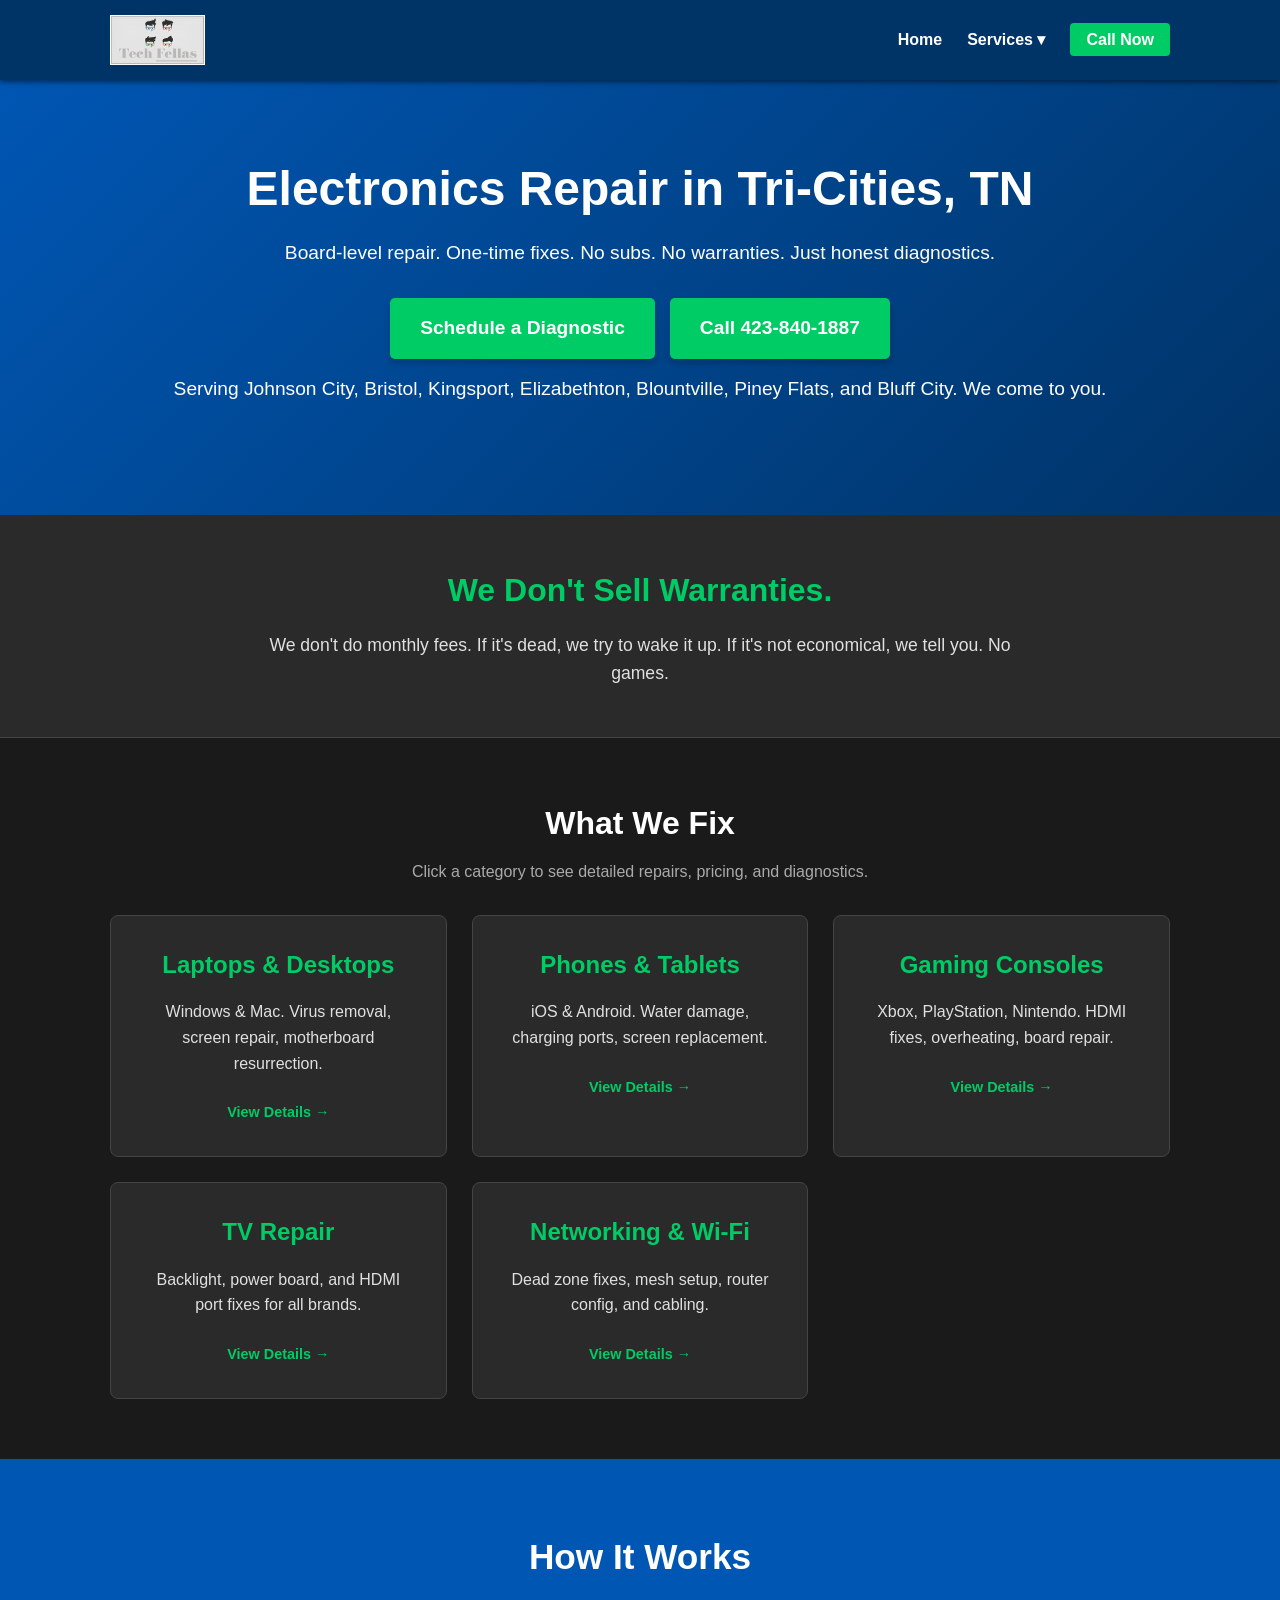
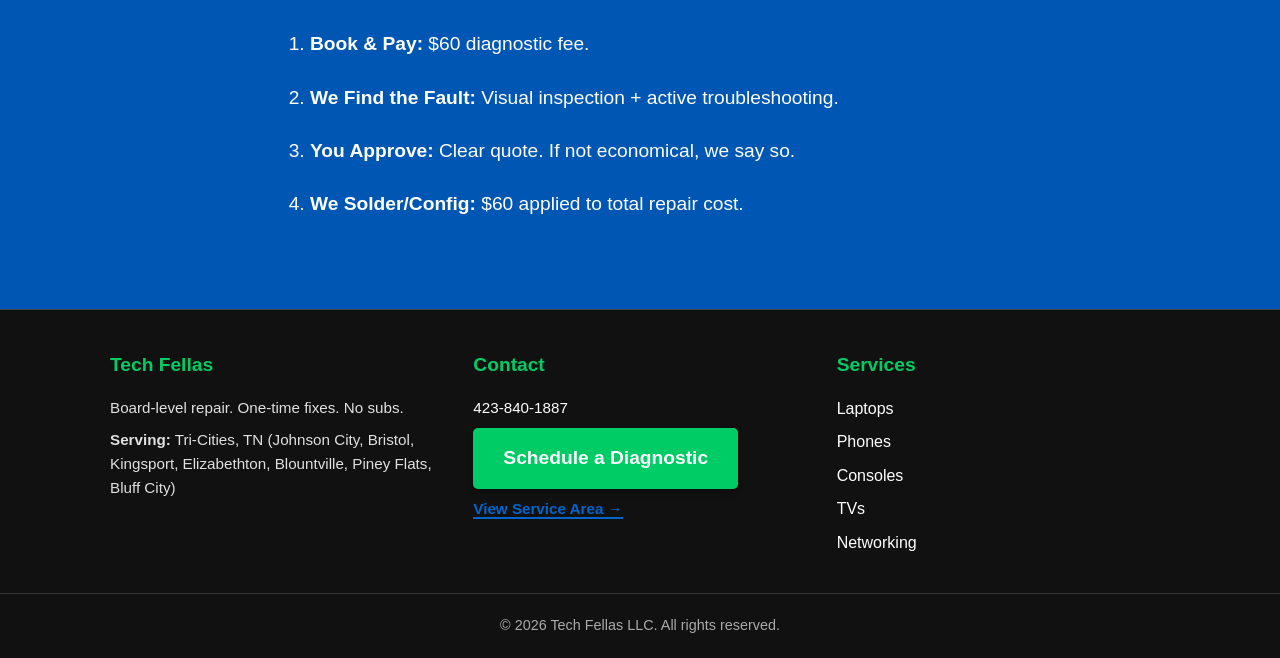
==== commit 4c8b2087: "did a pass of schema for best practices throughout pages" ====
--- a/index.html
+++ b/index.html
@@ -26,7 +26,7 @@
   <script type="application/ld+json">
 {
   "@context": "https://schema.org",
-  "@type": "LocalBusiness",
+  "@type": "ElectronicsRepair",
   "name": "Tech Fellas",
   "legalName": "Tech Fellas LLC",
   "image": "https://techfellas.org/assets/techfellas-banner.jpg",
@@ -160,6 +160,23 @@
 </script>
 
   <link rel="stylesheet" href="style.css">
+  
+    <!-- Breadcrumb Schema: Homepage (Invisible to users, visible to Google) -->
+  <script type="application/ld+json">
+  {
+    "@context": "https://schema.org",
+    "@type": "BreadcrumbList",
+    "itemListElement": [
+      {
+        "@type": "ListItem",
+        "position": 1,
+        "name": "Home",
+        "item": "https://techfellas.org"
+      }
+    ]
+  }
+  </script>
+</head>
 </head>
 <body>
 
@@ -168,7 +185,7 @@
     <div class="container header-container">
       <div class="logo-area">
         <a href="index.html">
-          <img src="assets/techfellas-banner.jpg" alt="Tech Fellas LLC Logo" class="site-logo">
+          <img src="assets/techfellas-banner.jpg" alt="Tech Fellas - Mobile Electronics Repair Tri-Cities TN" class="site-logo">
         </a>
       </div>
       <nav class="main-nav">
--- a/style.css
+++ b/style.css
@@ -2,15 +2,24 @@
 * { margin: 0; padding: 0; box-sizing: border-box; }
 
 :root {
-  --primary-blue: #0056b3;
-  --dark-blue: #003366;
-  --accent-green: #00cc66;
-  --accent-green-hover: #00994d;
-  --bg-dark: #1a1a1a;
-  --bg-card: #2a2a2a;
-  --text-white: #ffffff;
-  --text-gray: #cccccc;
-  --border-color: #444;
+  /* Color Palette: High Contrast & Accessible */
+  --primary-blue: #0056b3; /* Dark enough for white text */
+  --dark-blue: #003366;    /* Header background */
+  --accent-green: #00cc66; /* Call to Action Buttons (Bright) */
+  --accent-green-hover: #00994d; /* Hover state */
+  
+  /* Backgrounds */
+  --bg-dark: #1a1a1a;      /* Main Body Background */
+  --bg-card: #2a2a2a;      /* Section/Box Backgrounds */
+  --bg-footer: #111111;    /* Footer Background */
+  
+  /* Text Colors: All meet 4.5:1 contrast ratio against dark backgrounds */
+  --text-white: #ffffff;   /* Primary text */
+  --text-gray: #e0e0e0;    /* Secondary text (Increased from #cccccc for contrast) */
+  --text-muted: #aaaaaa;   /* Tertiary/Muted text */
+  
+  /* Borders & Dividers */
+  --border-color: #444444;
 }
 
 body {
@@ -25,8 +34,6 @@
   margin: 0 auto;
   padding: 0 20px;
 }
-
-a { text-decoration: none; color: inherit; transition: color 0.3s; }
 
 /* --- GLOBAL HEADER (NEW) --- */
 .global-header {
@@ -45,8 +52,9 @@
 }
 
 .logo-area img {
-  height: 50px; /* Adjust based on your banner aspect ratio */
+  height: 50px;
   width: auto;
+  display: block;
 }
 
 .main-nav ul {
@@ -60,6 +68,7 @@
   color: var(--text-white);
   font-weight: 600;
   font-size: 1rem;
+  text-decoration: none;
 }
 
 .main-nav a:hover {
@@ -112,6 +121,7 @@
   border-radius: 4px;
   color: var(--text-white) !important;
   font-weight: bold;
+  text-decoration: none;
 }
 
 .nav-cta:hover {
@@ -124,11 +134,12 @@
   font-size: 1.8rem;
   cursor: pointer;
   color: var(--accent-green);
+  text-decoration: none;
 }
 
 /* --- GLOBAL FOOTER (NEW) --- */
 .global-footer {
-  background-color: #111;
+  background-color: var(--bg-footer);
   border-top: 1px solid var(--border-color);
   padding: 40px 0 0;
 }
@@ -147,16 +158,20 @@
 }
 
 .footer-col p {
-  color: var(--text-gray);
+  color: var(--text-gray); /* High contrast gray */
   margin-bottom: 8px;
+  font-size: 0.95rem;
 }
 
 .footer-col a {
-  color: var(--text-gray);
+  color: var(--text-white); /* High contrast white for links */
+  text-decoration: none;
+  transition: color 0.3s;
 }
 
 .footer-col a:hover {
   color: var(--accent-green);
+  text-decoration: underline;
 }
 
 .footer-links {
@@ -171,7 +186,7 @@
   text-align: center;
   border-top: 1px solid #333;
   padding: 20px 0;
-  color: #666;
+  color: var(--text-muted);
   font-size: 0.9rem;
 }
 
@@ -182,7 +197,7 @@
   }
 
   .main-nav {
-    display: none; /* Hidden by default on mobile */
+    display: none;
     position: absolute;
     top: 100%;
     left: 0;
@@ -217,17 +232,16 @@
 
   .dropdown-content {
     position: static;
-    display: none; /* Hidden until parent clicked? Or keep hover? Let's keep hover for simplicity or toggle via JS if needed. For now, hover works on desktop, mobile needs tap. */
+    display: none;
     box-shadow: none;
     background-color: #002244;
     border: none;
+    margin-top: 10px;
   }
   
   .dropdown:hover .dropdown-content {
     display: block;
   }
-  
-  /* Optional: Make dropdown clickable on mobile if needed, but hover is usually fine for simple menus */
 }
 
 /* --- HERO SECTION (Home Page) --- */
@@ -237,13 +251,17 @@
   text-align: center;
 }
 
-.hero h1 { font-size: 3rem; margin-bottom: 20px; font-weight: 700; }
-.hero p { font-size: 1.2rem; margin-bottom: 30px; }
-
-.site-logo {
-  height: 60px; /* Adjust for banner aspect ratio */
-  width: auto;
-  display: block;
+.hero h1 { 
+  font-size: 3rem; 
+  margin-bottom: 20px; 
+  font-weight: 700; 
+  line-height: 1.2;
+}
+
+.hero p { 
+  font-size: 1.2rem; 
+  margin-bottom: 30px; 
+  color: var(--text-white);
 }
 
 /* --- CTA BUTTONS (Global) --- */
@@ -258,6 +276,8 @@
   transition: background-color 0.3s, transform 0.2s;
   box-shadow: 0 4px 6px rgba(0,0,0,0.2);
   text-decoration: none;
+  border: none;
+  cursor: pointer;
 }
 
 .cta-button:hover {
@@ -265,7 +285,11 @@
   transform: translateY(-2px);
 }
 
-.sub-cta { font-size: 0.9rem; margin-top: 15px; color: var(--text-gray); }
+.sub-cta { 
+  font-size: 0.9rem; 
+  margin-top: 15px; 
+  color: var(--text-gray); 
+}
 
 /* --- FILTER SECTION --- */
 .filter {
@@ -275,13 +299,35 @@
   border-bottom: 1px solid var(--border-color);
 }
 
-.filter h2 { font-size: 2rem; margin-bottom: 15px; color: var(--accent-green); }
-.filter p { max-width: 800px; margin: 0 auto; font-size: 1.1rem; }
+.filter h2 { 
+  font-size: 2rem; 
+  margin-bottom: 15px; 
+  color: var(--accent-green); 
+}
+
+.filter p { 
+  max-width: 800px; 
+  margin: 0 auto; 
+  font-size: 1.1rem; 
+  color: var(--text-gray);
+}
 
 /* --- SERVICES GRID (Home Page) --- */
-.services { padding: 60px 0; }
-.services h2 { text-align: center; font-size: 2rem; margin-bottom: 10px; }
-.services-intro { text-align: center; margin-bottom: 30px; color: var(--text-gray); }
+.services { 
+  padding: 60px 0; 
+}
+
+.services h2 { 
+  text-align: center; 
+  font-size: 2rem; 
+  margin-bottom: 10px; 
+}
+
+.services-intro { 
+  text-align: center; 
+  margin-bottom: 30px; 
+  color: var(--text-muted);
+}
 
 .service-grid {
   display: grid;
@@ -311,8 +357,17 @@
   box-shadow: 0 10px 20px rgba(0, 0, 0, 0.3);
 }
 
-.service-card h3 { color: var(--accent-green); margin-bottom: 15px; font-size: 1.5rem; }
-.service-card p { font-size: 1rem; margin-bottom: 15px; color: var(--text-gray); }
+.service-card h3 { 
+  color: var(--accent-green); 
+  margin-bottom: 15px; 
+  font-size: 1.5rem; 
+}
+
+.service-card p { 
+  font-size: 1rem; 
+  margin-bottom: 15px; 
+  color: var(--text-gray);
+}
 
 .read-more {
   display: inline-block;
@@ -324,7 +379,9 @@
   transition: border-color 0.3s;
 }
 
-.service-card:hover .read-more { border-bottom-color: var(--accent-green); }
+.service-card:hover .read-more { 
+  border-bottom-color: var(--accent-green); 
+}
 
 /* --- DETAIL PAGES (Specific Content) --- */
 .detail-header {
@@ -333,23 +390,38 @@
   text-align: center;
 }
 
-.detail-header h1 { font-size: 2.5rem; margin-bottom: 10px; }
-.detail-header p { font-size: 1.1rem; color: var(--text-gray); }
-
-.back-link {
-  display: inline-block;
-  margin-bottom: 20px;
-  color: var(--accent-green);
-  font-weight: bold;
-}
-
-.content-block { padding: 40px 0; }
-.content-block h2 { font-size: 1.8rem; margin-bottom: 20px; color: var(--primary-blue); }
-.content-block ul { list-style: none; margin-bottom: 30px; }
+.detail-header h1 { 
+  font-size: 2.5rem; 
+  margin-bottom: 10px; 
+  line-height: 1.2;
+}
+
+.detail-header p { 
+  font-size: 1.1rem; 
+  color: var(--text-white);
+}
+
+.content-block { 
+  padding: 40px 0; 
+}
+
+.content-block h2 { 
+  font-size: 1.8rem; 
+  margin-bottom: 20px; 
+  color: var(--text-white); /* Changed to white for better contrast on dark bg */
+  font-weight: 700;
+}
+
+.content-block ul { 
+  list-style: none; 
+  margin-bottom: 30px; 
+}
+
 .content-block li {
   margin-bottom: 10px;
   padding-left: 20px;
   position: relative;
+  color: var(--text-gray);
 }
 
 .content-block li::before {
@@ -370,8 +442,15 @@
   margin: 30px 0;
 }
 
-.price-box h3 { color: var(--accent-green); margin-bottom: 10px; }
-.price-box p { font-size: 1.1rem; }
+.price-box h3 { 
+  color: var(--accent-green); 
+  margin-bottom: 10px; 
+}
+
+.price-box p { 
+  font-size: 1.1rem; 
+  color: var(--text-white);
+}
 
 /* --- PROCESS SECTION --- */
 .process {
@@ -380,7 +459,12 @@
   text-align: center;
 }
 
-.process h2 { margin-bottom: 40px; font-size: 2.2rem; }
+.process h2 { 
+  margin-bottom: 40px; 
+  font-size: 2.2rem; 
+  color: var(--text-white);
+}
+
 .process ol {
   max-width: 700px;
   margin: 0 auto;
@@ -390,7 +474,12 @@
   list-style: decimal;
   padding-left: 20px;
 }
-.process li { margin-bottom: 15px; font-weight: 500; }
+
+.process li { 
+  margin-bottom: 15px; 
+  font-weight: 500; 
+  color: var(--text-white);
+}
 
 /* --- MOBILE ADJUSTMENTS (Final Polish) --- */
 @media (max-width: 768px) {
@@ -401,18 +490,50 @@
   .service-grid { grid-template-columns: 1fr; }
   
   .detail-header h1 { font-size: 2rem; }
-  
-  /* Ensure dropdown works on mobile tap if needed, though hover is usually fine */
-  .dropdown-content {
-    position: static;
-    display: block; /* Always show on mobile if parent is clicked? Or keep hidden? */
-    background-color: #002244;
-    border: none;
-    box-shadow: none;
-    margin-top: 10px;
-  }
-  
-  .dropdown:hover .dropdown-content {
-    display: block;
-  }
+}
+/* --- BREADCRUMB NAVIGATION --- */
+.breadcrumbs {
+  background-color: var(--bg-card);
+  padding: 12px 0;
+  border-bottom: 1px solid var(--border-color);
+  font-size: 0.9rem;
+}
+
+.breadcrumbs ol {
+  list-style: none;
+  padding: 0;
+  margin: 0;
+  display: flex;
+  gap: 10px;
+  align-items: center;
+}
+
+.breadcrumbs li {
+  display: flex;
+  align-items: center;
+  color: var(--text-gray);
+}
+
+.breadcrumbs li:not(:last-child)::after {
+  content: "›";
+  margin-left: 10px;
+  color: var(--accent-green);
+  font-weight: bold;
+  font-size: 1.1rem;
+}
+
+.breadcrumbs a {
+  color: var(--text-white);
+  text-decoration: none;
+  transition: color 0.3s;
+}
+
+.breadcrumbs a:hover {
+  color: var(--accent-green);
+  text-decoration: underline;
+}
+
+.breadcrumbs li[aria-current="page"] {
+  color: var(--text-muted);
+  font-weight: 500;
 }
